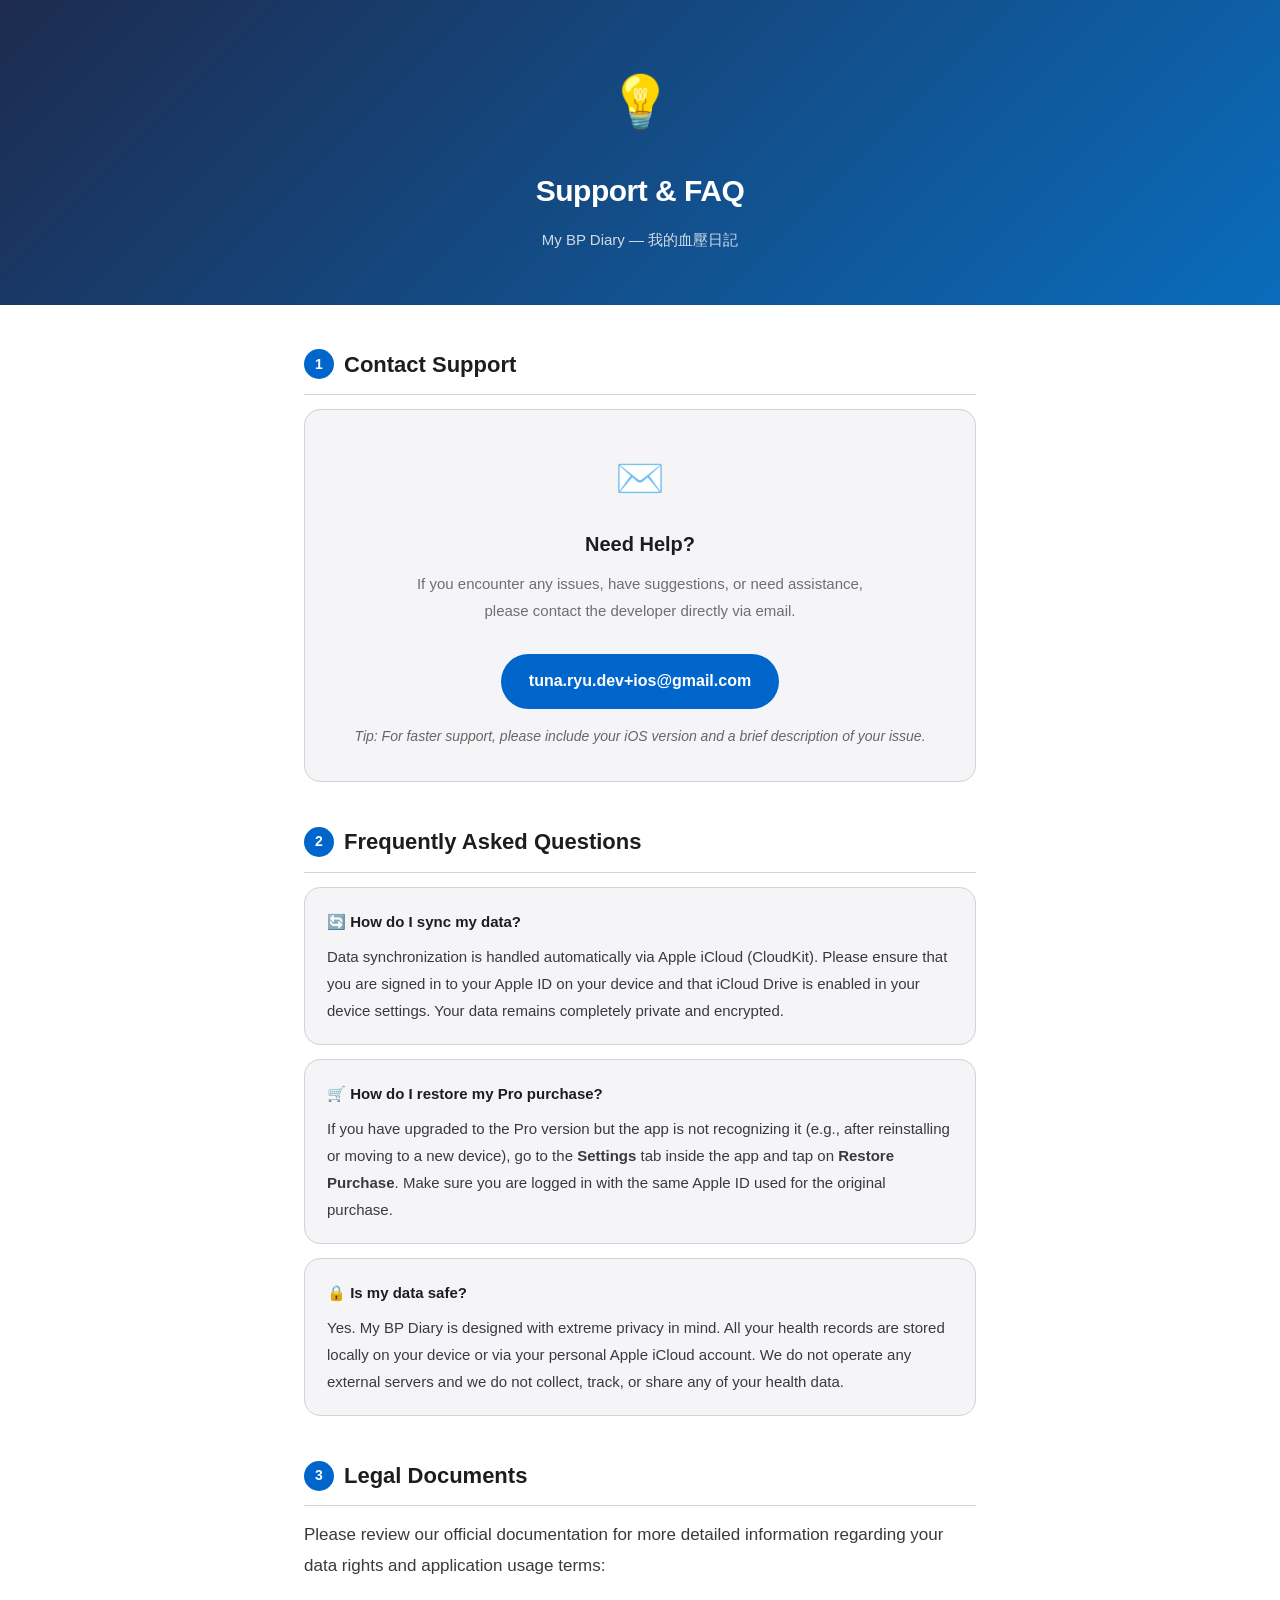
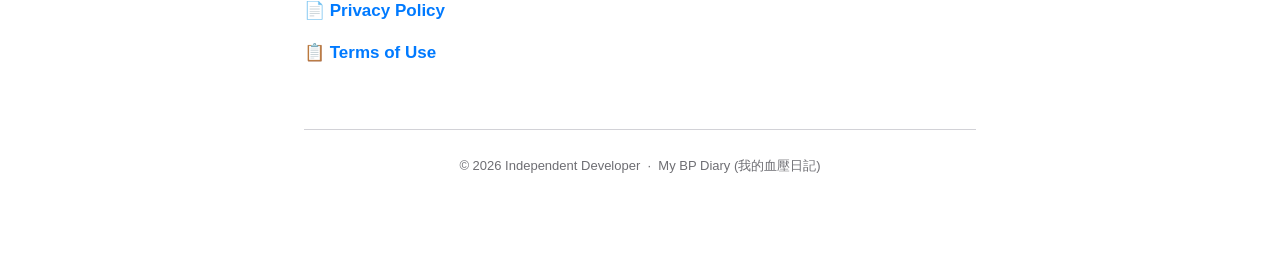
==== bptracker/support/index.html @ cbb95357 "feat(bptracker): add support page and update legal documentation - Added Support & FAQ page at bptra" ====
<!DOCTYPE html>
<html lang="en">
<head>
  <meta charset="UTF-8">
  <meta name="viewport" content="width=device-width, initial-scale=1.0">
  <title>Support & FAQ — My BP Diary</title>
  <link rel="stylesheet" href="../main.css">
</head>
<body>

<!-- Hero -->
<div class="hero">
  <span class="icon">💡</span>
  <h1>Support &amp; FAQ</h1>
  <p>My BP Diary — 我的血壓日記</p>
</div>

<div class="container">

  <!-- General Support Contact -->
  <section>
    <h2><span class="num">1</span>Contact Support</h2>
    <div class="contact-block">
      <div class="contact-icon">✉️</div>
      <h3>Need Help?</h3>
      <p>If you encounter any issues, have suggestions, or need assistance,<br>please contact the developer directly via email.</p>
      <a class="email-btn" href="mailto:tuna.ryu.dev+ios@gmail.com">tuna.ryu.dev+ios@gmail.com</a>
      <p style="margin-top: 15px; font-size: 14px; color: #666;">
        <em>Tip: For faster support, please include your iOS version and a brief description of your issue.</em>
      </p>
    </div>
  </section>

  <!-- FAQ Section -->
  <section>
    <h2><span class="num">2</span>Frequently Asked Questions</h2>

    <div class="info-card">
      <p class="card-title">🔄 How do I sync my data?</p>
      <p>Data synchronization is handled automatically via Apple iCloud (CloudKit). Please ensure that you are signed in to your Apple ID on your device and that iCloud Drive is enabled in your device settings. Your data remains completely private and encrypted.</p>
    </div>

    <div class="info-card">
      <p class="card-title">🛒 How do I restore my Pro purchase?</p>
      <p>If you have upgraded to the Pro version but the app is not recognizing it (e.g., after reinstalling or moving to a new device), go to the <strong>Settings</strong> tab inside the app and tap on <strong>Restore Purchase</strong>. Make sure you are logged in with the same Apple ID used for the original purchase.</p>
    </div>

    <div class="info-card">
      <p class="card-title">🔒 Is my data safe?</p>
      <p>Yes. My BP Diary is designed with extreme privacy in mind. All your health records are stored locally on your device or via your personal Apple iCloud account. We do not operate any external servers and we do not collect, track, or share any of your health data.</p>
    </div>
  </section>

  <!-- Legal Links -->
  <section>
    <h2><span class="num">3</span>Legal Documents</h2>
    <p>Please review our official documentation for more detailed information regarding your data rights and application usage terms:</p>
    <ul style="list-style-type: none; padding-left: 0;">
      <li style="margin-bottom: 12px;">
        <a href="../privacy-policy/privacy-en.html" style="color: #007aff; text-decoration: none; font-weight: bold;">
          📄 Privacy Policy 
        </a>
      </li>
      <li>
        <a href="../terms/terms-en.html" style="color: #007aff; text-decoration: none; font-weight: bold;">
          📋 Terms of Use
        </a>
      </li>
    </ul>
  </section>

  <footer>
    <p>© 2026 Independent Developer &nbsp;·&nbsp; My BP Diary (我的血壓日記)</p>
  </footer>

</div><!-- /container -->
</body>
</html>
---- bptracker/main.css ----
*, *::before, *::after { box-sizing: border-box; margin: 0; padding: 0; }

:root {
  --bg:         #ffffff;
  --surface:    #f5f5f7;
  --border:     #d2d2d7;
  --text-h:     #1d1d1f;
  --text-body:  #3a3a3c;
  --text-muted: #6e6e73;
  --accent:     #0066cc;
  --accent-bg:  #e8f0fb;
  --chip-bg:    #e8f5e9;
  --chip-text:  #1b5e20;
  --radius:     16px;
}

body {
  background: var(--bg);
  color: var(--text-body);
  font-family: -apple-system, BlinkMacSystemFont, sans-serif;
  font-size: 17px;
  line-height: 1.8;
  -webkit-font-smoothing: antialiased;
}

/* ── Hero banner ─────────────────────────── */
.hero {
  background: linear-gradient(135deg, #1d2b4f 0%, #0a6cbc 100%);
  padding: 56px 24px 52px;
  text-align: center;
  color: #fff;
}
.hero .icon {
  font-size: 52px;
  margin-bottom: 14px;
  display: block;
}
.hero h1 {
  font-size: 30px;
  font-weight: 700;
  letter-spacing: -0.5px;
  margin-bottom: 8px;
}
.hero p {
  font-size: 15px;
  opacity: 0.8;
  margin-bottom: 4px;
}

/* ── Container ──────────────────────────── */
.container {
  max-width: 720px;
  margin: 0 auto;
  padding: 40px 24px 80px;
}

/* ── Language Selector Dropdown ──────────── */
.lang-selector-container {
  display: flex;
  justify-content: flex-end;
  margin-bottom: 32px;
}

.lang-dropdown {
  background: var(--bg);
  color: var(--accent);
  border: 1.5px solid var(--accent);
  padding: 8px 32px 8px 16px;
  border-radius: 980px;
  font-size: 14px;
  font-weight: 500;
  cursor: pointer;
  appearance: none; /* Remove default arrow */
  -webkit-appearance: none;
  background-image: url("data:image/svg+xml,%3Csvg xmlns='http://www.w3.org/2000/svg' width='12' height='12' viewBox='0 0 12 12'%3E%3Cpath fill='%230066cc' d='M2.1 3.9l3.9 3.9 3.9-3.9 1.1 1.1-5 5-5-5z'/%3E%3C/svg%3E");
  background-repeat: no-repeat;
  background-position: right 14px center;
  transition: all 0.2s ease;
  outline: none;
}

.lang-dropdown:hover {
  background-color: var(--accent-bg);
}

.lang-dropdown:focus {
  box-shadow: 0 0 0 4px var(--accent-bg);
}

/* ── Safety guarantee ───────────────────── */
.guarantee {
  background: var(--chip-bg);
  border-left: 5px solid #2e7d32;
  border-radius: var(--radius);
  padding: 22px 24px;
  margin-bottom: 40px;
}
.guarantee .g-title {
  font-size: 18px;
  font-weight: 700;
  color: var(--chip-text);
  margin-bottom: 10px;
}
.guarantee ul {
  padding-left: 24px;
}
.guarantee ul li {
  color: var(--chip-text);
  font-weight: 500;
  margin-bottom: 6px;
}

/* ── Sections ───────────────────────────── */
section {
  margin-bottom: 40px;
}
section h2 {
  font-size: 22px;
  font-weight: 700;
  color: var(--text-h);
  margin-bottom: 14px;
  padding-bottom: 10px;
  border-bottom: 1.5px solid var(--border);
  display: flex;
  align-items: center;
  gap: 10px;
}
section h2 .num {
  display: inline-flex;
  align-items: center;
  justify-content: center;
  width: 30px;
  height: 30px;
  background: var(--accent);
  color: #fff;
  border-radius: 50%;
  font-size: 14px;
  font-weight: 700;
  flex-shrink: 0;
}

p { margin-bottom: 14px; }
p:last-child { margin-bottom: 0; }

ul {
  padding-left: 24px;
  margin-bottom: 14px;
}
ul li {
  margin-bottom: 8px;
}

/* ── Info cards ─────────────────────────── */
.info-card {
  background: var(--surface);
  border: 1px solid var(--border);
  border-radius: var(--radius);
  padding: 20px 22px;
  margin: 14px 0;
}
.info-card .card-title {
  font-size: 15px;
  font-weight: 700;
  color: var(--text-h);
  margin-bottom: 8px;
}
.info-card p {
  font-size: 15px;
  color: var(--text-body);
  margin-bottom: 0;
}

/* ── Callout ────────────────────────────── */
.callout {
  background: var(--accent-bg);
  border-left: 4px solid var(--accent);
  border-radius: var(--radius);
  padding: 18px 20px;
  margin: 14px 0;
}
.callout p { font-size: 15px; color: #004499; margin-bottom: 0; }

/* ── Contact block ──────────────────────── */
.contact-block {
  text-align: center;
  background: var(--surface);
  border: 1px solid var(--border);
  border-radius: var(--radius);
  padding: 32px 24px;
}
.contact-block .contact-icon { font-size: 40px; margin-bottom: 12px; }
.contact-block h3 { font-size: 20px; font-weight: 700; margin-bottom: 8px; color: var(--text-h); }
.contact-block p { font-size: 15px; color: var(--text-muted); }
.contact-block a.email-btn {
  display: inline-block;
  margin-top: 16px;
  background: var(--accent);
  color: #fff;
  text-decoration: none;
  padding: 13px 28px;
  border-radius: 980px;
  font-size: 16px;
  font-weight: 600;
}
.contact-block a.email-btn:hover { background: #004ea8; }

/* ── Footer ─────────────────────────────── */
footer {
  text-align: center;
  font-size: 13px;
  color: var(--text-muted);
  margin-top: 60px;
  padding-top: 24px;
  border-top: 1px solid var(--border);
}
footer a { color: var(--accent); text-decoration: none; }

@media (max-width: 480px) {
  .hero h1 { font-size: 24px; }
  .container { padding: 28px 18px 64px; }
  section h2 { font-size: 19px; }
}

/* ── Terms: Medical Disclaimer (Conspicuous Legal Notice) ── */
.medical-disclaimer {
  background: #fff8e1;
  border: 2.5px solid #f9a825;
  border-radius: var(--radius);
  padding: 24px 26px;
  margin-bottom: 40px;
}
.medical-disclaimer .disclaimer-header {
  display: flex;
  align-items: center;
  flex-wrap: wrap;
  gap: 10px;
  margin-bottom: 14px;
}
.medical-disclaimer .disclaimer-header .badge {
  background: #f9a825;
  color: #fff;
  font-size: 12px;
  font-weight: 800;
  padding: 3px 10px;
  border-radius: 980px;
  letter-spacing: 0.5px;
  flex-shrink: 0;
}
.medical-disclaimer .disclaimer-header strong {
  font-size: 18px;
  color: #5d4037;
}
.medical-disclaimer p {
  color: #5d4037;
  font-weight: 500;
  margin-bottom: 10px;
}
.medical-disclaimer p:last-child { margin-bottom: 0; }
.medical-disclaimer ul { padding-left: 24px; }
.medical-disclaimer ul li {
  color: #5d4037;
  font-weight: 500;
  margin-bottom: 8px;
}

/* ── Terms: Prohibited Use Warning Box ── */
.restrict-box {
  background: #fce4ec;
  border-left: 5px solid #c62828;
  border-radius: var(--radius);
  padding: 18px 20px;
  margin: 14px 0;
}
.restrict-box p { font-size: 15px; color: #b71c1c; font-weight: 500; margin-bottom: 0; }
.restrict-box ul { padding-left: 24px; margin-top: 10px; }
.restrict-box ul li { color: #b71c1c; font-weight: 500; margin-bottom: 6px; }
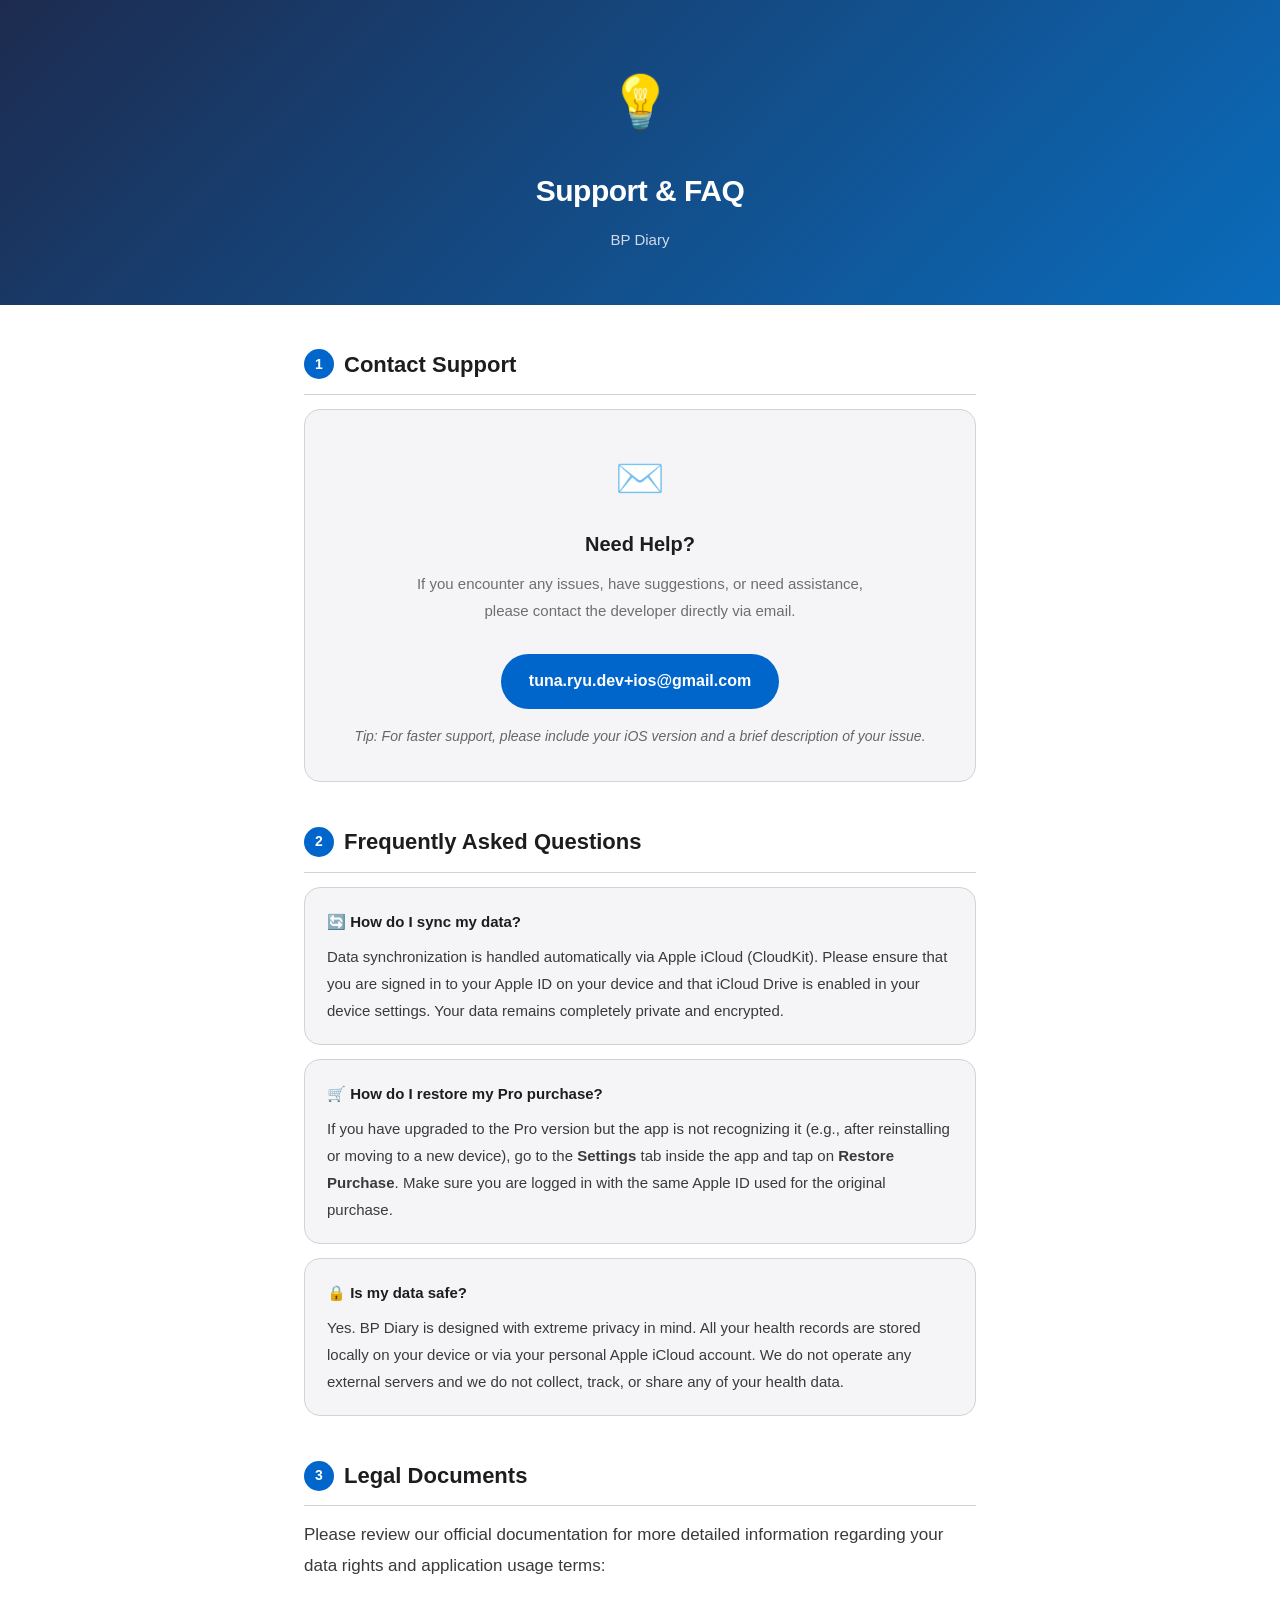
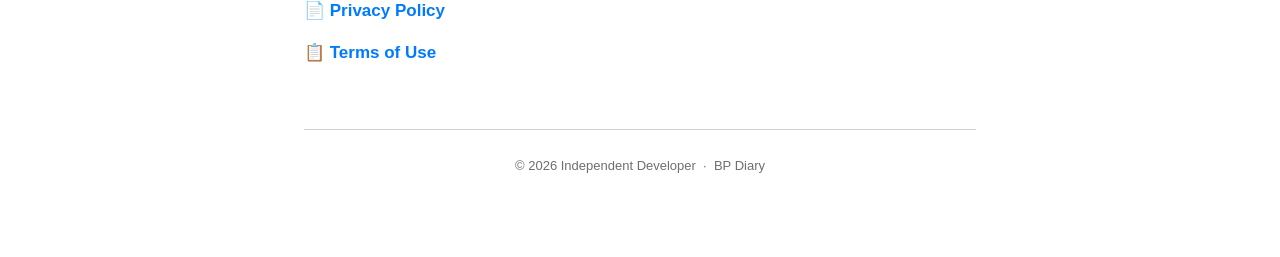
==== commit bfd07fa8: "docs(bptracker): rename 'My BP Diary' to 'BP Diary' in legal and support documents" ====
--- a/bptracker/support/index.html
+++ b/bptracker/support/index.html
@@ -3,7 +3,7 @@
 <head>
   <meta charset="UTF-8">
   <meta name="viewport" content="width=device-width, initial-scale=1.0">
-  <title>Support & FAQ — My BP Diary</title>
+  <title>Support & FAQ — BP Diary</title>
   <link rel="stylesheet" href="../main.css">
 </head>
 <body>
@@ -12,7 +12,7 @@
 <div class="hero">
   <span class="icon">💡</span>
   <h1>Support &amp; FAQ</h1>
-  <p>My BP Diary — 我的血壓日記</p>
+  <p>BP Diary</p>
 </div>
 
 <div class="container">
@@ -47,7 +47,7 @@
 
     <div class="info-card">
       <p class="card-title">🔒 Is my data safe?</p>
-      <p>Yes. My BP Diary is designed with extreme privacy in mind. All your health records are stored locally on your device or via your personal Apple iCloud account. We do not operate any external servers and we do not collect, track, or share any of your health data.</p>
+      <p>Yes. BP Diary is designed with extreme privacy in mind. All your health records are stored locally on your device or via your personal Apple iCloud account. We do not operate any external servers and we do not collect, track, or share any of your health data.</p>
     </div>
   </section>
 
@@ -70,7 +70,7 @@
   </section>
 
   <footer>
-    <p>© 2026 Independent Developer &nbsp;·&nbsp; My BP Diary (我的血壓日記)</p>
+    <p>© 2026 Independent Developer &nbsp;·&nbsp; BP Diary</p>
   </footer>
 
 </div><!-- /container -->
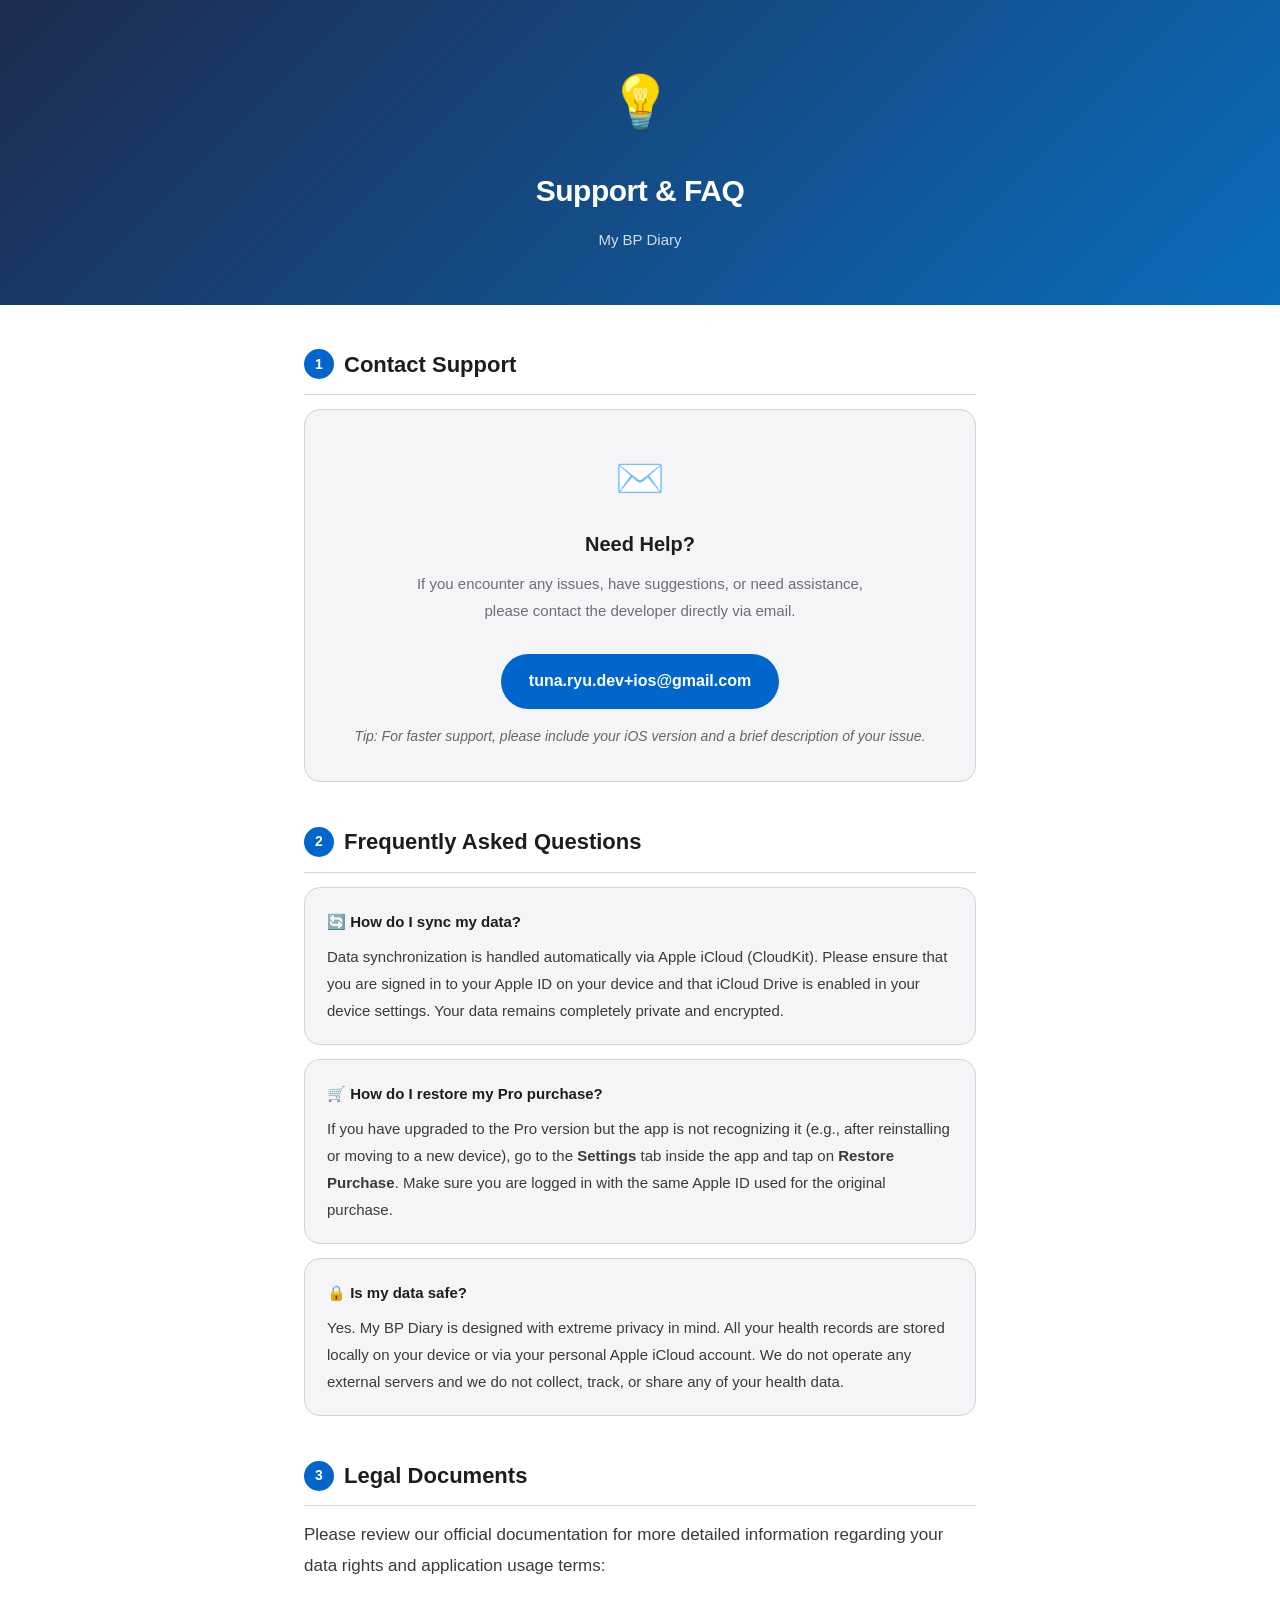
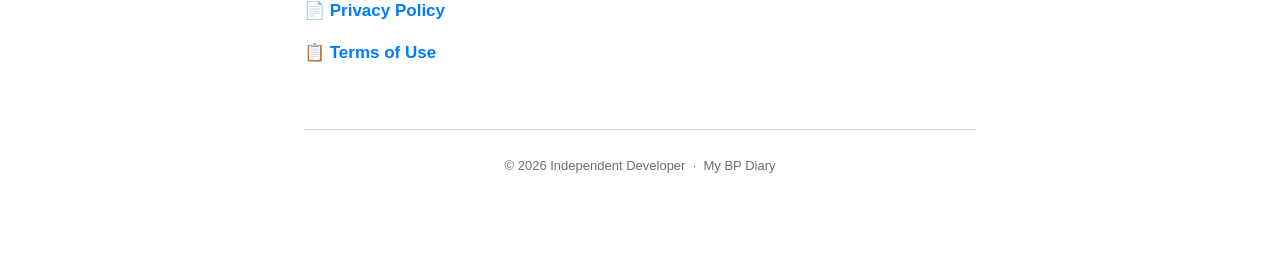
==== commit aba19e77: "revert: rename 'BP Diary' back to 'My BP Diary' in legal documents" ====
--- a/bptracker/support/index.html
+++ b/bptracker/support/index.html
@@ -3,7 +3,7 @@
 <head>
   <meta charset="UTF-8">
   <meta name="viewport" content="width=device-width, initial-scale=1.0">
-  <title>Support & FAQ — BP Diary</title>
+  <title>Support & FAQ — My BP Diary</title>
   <link rel="stylesheet" href="../main.css">
 </head>
 <body>
@@ -12,7 +12,7 @@
 <div class="hero">
   <span class="icon">💡</span>
   <h1>Support &amp; FAQ</h1>
-  <p>BP Diary</p>
+  <p>My BP Diary</p>
 </div>
 
 <div class="container">
@@ -47,7 +47,7 @@
 
     <div class="info-card">
       <p class="card-title">🔒 Is my data safe?</p>
-      <p>Yes. BP Diary is designed with extreme privacy in mind. All your health records are stored locally on your device or via your personal Apple iCloud account. We do not operate any external servers and we do not collect, track, or share any of your health data.</p>
+      <p>Yes. My BP Diary is designed with extreme privacy in mind. All your health records are stored locally on your device or via your personal Apple iCloud account. We do not operate any external servers and we do not collect, track, or share any of your health data.</p>
     </div>
   </section>
 
@@ -70,7 +70,7 @@
   </section>
 
   <footer>
-    <p>© 2026 Independent Developer &nbsp;·&nbsp; BP Diary</p>
+    <p>© 2026 Independent Developer &nbsp;·&nbsp; My BP Diary</p>
   </footer>
 
 </div><!-- /container -->
